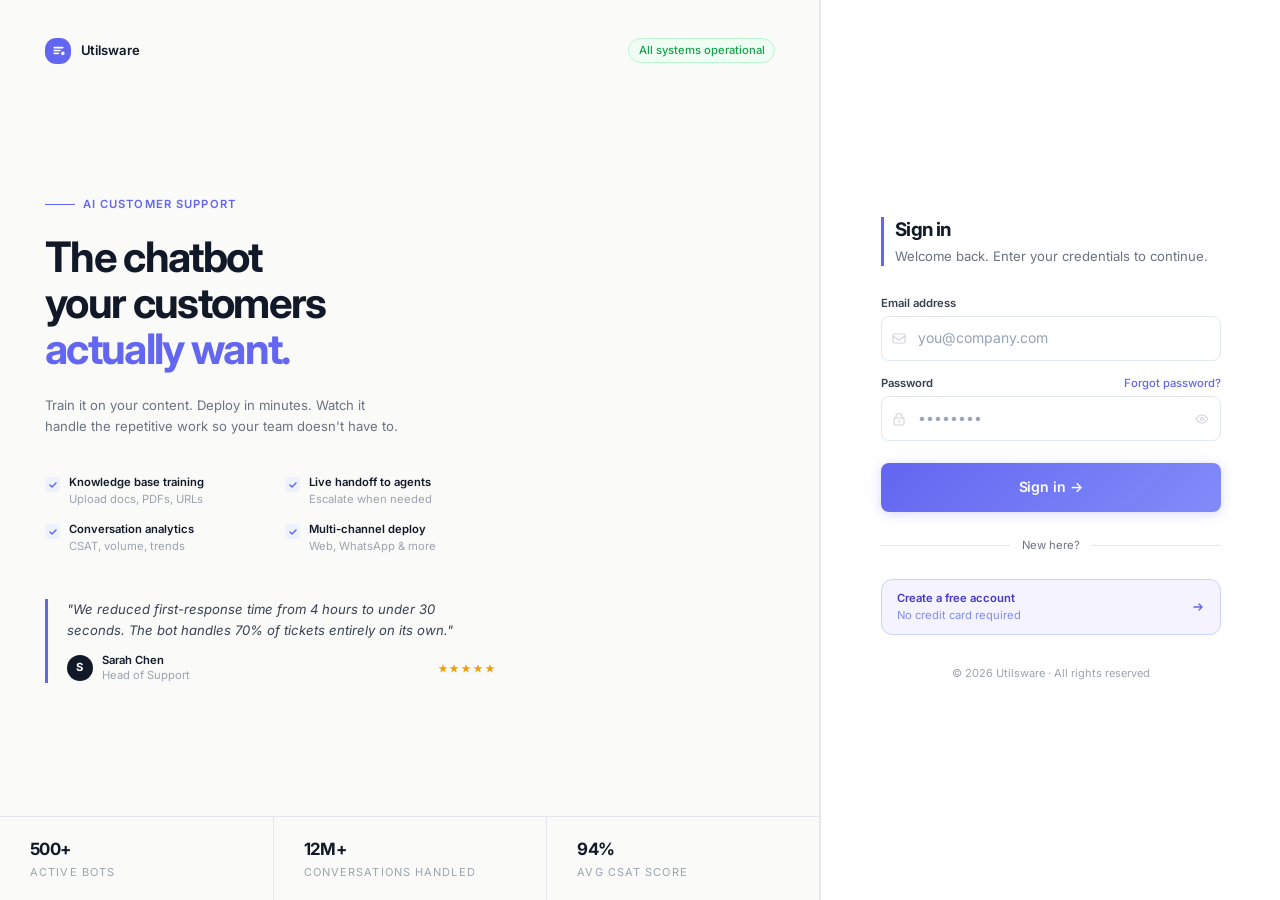
==== index.html @ 03eb7c05 "deploy: shridhar-tl/zumbot@3af3d4a745f47b0e5fd047f00fd0d8270fc541dd" ====
<!doctype html>
<html lang="en">
    <head>
        <meta charset="UTF-8" />
        <link rel="icon" type="image/png" href="/favicon.png" />
        <meta name="viewport" content="width=device-width, initial-scale=1.0" />
        <link rel="preconnect" href="https://fonts.googleapis.com" />
        <link rel="preconnect" href="https://fonts.gstatic.com" crossorigin />
        <link
            href="https://fonts.googleapis.com/css2?family=DM+Sans:ital,opsz,wght@0,9..40,100..1000;1,9..40,100..1000&display=swap"
            rel="stylesheet"
        />
        <link href="https://fonts.googleapis.com/css2?family=Public+Sans:ital,wght@0,100..900;1,100..900&display=swap" rel="stylesheet" />
        <link
            href="https://fonts.googleapis.com/css2?family=Inter:ital,opsz,wght@0,14..32,100..900;1,14..32,100..900&family=Public+Sans:ital,wght@0,100..900;1,100..900&display=swap"
            rel="stylesheet"
        />
        <title>Zumbot - [Utilsware]</title>
      <script type="module" crossorigin src="/assets/index-pMiBcYlo.js"></script>
      <link rel="modulepreload" crossorigin href="/assets/jsx-runtime-DRrq1xlQ.js">
      <link rel="modulepreload" crossorigin href="/assets/modulepreload-polyfill-Dezn_h7o.js">
      <link rel="modulepreload" crossorigin href="/assets/preload-helper-CCPaZEDB.js">
      <link rel="modulepreload" crossorigin href="/assets/eui-base-OMyKa-Xj.js">
      <link rel="modulepreload" crossorigin href="/assets/warn-manager-missing-Dbwxir1Y-D2FPQMHr.js">
      <link rel="modulepreload" crossorigin href="/assets/react-dom-B-7Pq8LF.js">
      <link rel="modulepreload" crossorigin href="/assets/snackbar-7rNtgDAW-d5pj5V_u.js">
      <link rel="modulepreload" crossorigin href="/assets/auth-_vvnec5_.js">
      <link rel="modulepreload" crossorigin href="/assets/client-DUGrS7ob.js">
      <link rel="modulepreload" crossorigin href="/assets/chunk-6CSD65Y2-OBRZUOP5.js">
      <link rel="modulepreload" crossorigin href="/assets/loader-DIQnsTA7.js">
      <link rel="modulepreload" crossorigin href="/assets/AlertSnackbar-C0TlL14t.js">
      <link rel="modulepreload" crossorigin href="/assets/getLandingPath-C69Y2Cm-.js">
      <link rel="modulepreload" crossorigin href="/assets/useDarkMode-DMB8esJI.js">
      <link rel="modulepreload" crossorigin href="/assets/env-CurzsVqu.js">
      <link rel="modulepreload" crossorigin href="/assets/ajax-B02rIWpk.js">
      <link rel="modulepreload" crossorigin href="/assets/livechat-Db_NqauZ.js">
      <link rel="modulepreload" crossorigin href="/assets/bot-B5bNnMrd.js">
      <link rel="modulepreload" crossorigin href="/assets/organization-C2KyxmtJ.js">
      <link rel="modulepreload" crossorigin href="/assets/usePermission-q66pggXa.js">
      <link rel="stylesheet" crossorigin href="/assets/eui-base-C7Lw126J.css">
      <link rel="stylesheet" crossorigin href="/assets/snackbar-7rNtgDAW-BO6znsBx.css">
      <link rel="stylesheet" crossorigin href="/assets/index-DlBZd_vO.css">
    </head>
    <body class="theme-indigo">
        <div id="root"></div>
    </body>
</html>
---- assets/eui-base-C7Lw126J.css ----
:root{--eui-bg:#fff;--eui-bg-subtle:#f9fafb;--eui-bg-hover:#eff6ff;--eui-text:#1f2937;--eui-text-muted:#6b7280;--eui-text-disabled:#9ca3af;--eui-text-on-primary:#fff;--eui-border:#d1d5db;--eui-border-subtle:#e5e7eb;--eui-primary:#3b82f6;--eui-primary-hover:#2563eb;--eui-primary-subtle:#dbeafe;--eui-primary-border:#bfdbfe;--eui-shadow:0 4px 16px 0 #0000001f;--eui-font-family:"Inter", system-ui, -apple-system, sans-serif;--eui-radius-sm:.25rem;--eui-radius-md:.375rem;--eui-control-h-xs:1.625rem;--eui-control-h-sm:1.75rem;--eui-control-h-md:1.9375rem;--eui-control-h-lg:2.1875rem;--eui-control-h-xl:2.375rem}[class*=eui-]{scrollbar-width:thin;scrollbar-color:var(--eui-border) transparent}[class*=eui-]::-webkit-scrollbar{width:6px;height:6px}[class*=eui-]::-webkit-scrollbar-track{background:0 0}[class*=eui-]::-webkit-scrollbar-thumb{background-color:var(--eui-border);border-radius:3px}[class*=eui-]::-webkit-scrollbar-thumb:hover{background-color:var(--eui-text-muted)}[class*=eui-]::-webkit-scrollbar-corner{background:0 0}.eui-visually-hidden{clip:rect(0, 0, 0, 0);white-space:nowrap;border:0;width:1px;height:1px;margin:-1px;padding:0;position:absolute;overflow:hidden}body.mode-dark{--eui-bg:#1f2937;--eui-bg-subtle:#111827;--eui-bg-hover:#1e3a5f;--eui-text:#e5e7eb;--eui-text-muted:#9ca3af;--eui-text-disabled:#6b7280;--eui-text-on-primary:#fff;--eui-border:#4b5563;--eui-border-subtle:#374151;--eui-primary:#2563eb;--eui-primary-hover:#3b82f6;--eui-primary-subtle:#1e3a5f;--eui-primary-border:#1d4ed8;--eui-shadow:0 4px 16px 0 #0006}
---- assets/snackbar-7rNtgDAW-BO6znsBx.css ----
@keyframes snackbar-progress{0%{width:100%}to{width:0%}}@keyframes snackbar-fadeIn{0%{opacity:0}to{opacity:1}}@keyframes snackbar-fadeOut{0%{opacity:1}to{opacity:0}}@keyframes snackbar-slideInDown{0%{transform:translateY(-100%)}to{transform:translateY(0)}}@keyframes snackbar-slideOutUp{0%{transform:translateY(0)}to{transform:translateY(-100%)}}@keyframes snackbar-slideInUp{0%{transform:translateY(100%)}to{transform:translateY(0)}}@keyframes snackbar-slideOutDown{0%{transform:translateY(0)}to{transform:translateY(100%)}}@keyframes snackbar-zoomIn{0%{opacity:0;transform:scale(.75)}to{opacity:1;transform:scale(1)}}@keyframes snackbar-zoomOut{0%{opacity:1;transform:scale(1)}to{opacity:0;transform:scale(.75)}}@keyframes snackbar-bounceIn{0%{opacity:0;transform:translateY(-70%)}60%{opacity:1;transform:translateY(10%)}80%{transform:translateY(-5%)}to{transform:translateY(0)}}@keyframes snackbar-bounceOut{0%{opacity:1;transform:translateY(0)}to{opacity:0;transform:translateY(-70%)}}.eui-snackbar-container{z-index:10200;flex-direction:column;gap:.5rem;display:flex;position:fixed}.eui-snackbar-container.eui-snackbar-top-left{transform-origin:top;align-items:flex-start;top:1rem;left:1rem}.eui-snackbar-container.eui-snackbar-top-center{transform-origin:top;align-items:center;margin-left:auto;margin-right:auto;top:1rem;left:0;right:0}.eui-snackbar-container.eui-snackbar-top-right{transform-origin:top;align-items:flex-end;top:1rem;right:1rem}.eui-snackbar-container.eui-snackbar-bottom-left{transform-origin:bottom;align-items:flex-start;bottom:1rem;left:1rem}.eui-snackbar-container.eui-snackbar-bottom-center{transform-origin:bottom;align-items:center;margin-left:auto;margin-right:auto;bottom:1rem;left:0;right:0}.eui-snackbar-container.eui-snackbar-bottom-right{transform-origin:bottom;align-items:flex-end;bottom:1rem;right:1rem}.eui-snackbar-t-info{--sb-accent:var(--eui-primary);--sb-accent-strong:var(--eui-primary-hover);--sb-tint:var(--eui-primary-subtle);--sb-on-solid:var(--eui-text-on-primary);--sb-grad-from:var(--eui-primary-hover);--sb-grad-to:var(--eui-primary)}.eui-snackbar-t-success{--sb-accent:#22c55e;--sb-accent-strong:#16a34a;--sb-tint:#ecfdf5;--sb-on-solid:#fff;--sb-grad-from:#16a34a;--sb-grad-to:#4ade80}.eui-snackbar-t-warning{--sb-accent:#f59e0b;--sb-accent-strong:#d97706;--sb-tint:#fffbeb;--sb-on-solid:#fff;--sb-grad-from:#d97706;--sb-grad-to:#fbbf24}.eui-snackbar-t-error{--sb-accent:#ef4444;--sb-accent-strong:#dc2626;--sb-tint:#fef2f2;--sb-on-solid:#fff;--sb-grad-from:#dc2626;--sb-grad-to:#f87171}body.mode-dark .eui-snackbar-t-success{--sb-tint:#22c55e29}body.mode-dark .eui-snackbar-t-warning{--sb-tint:#f59e0b29}body.mode-dark .eui-snackbar-t-error{--sb-tint:#ef444429}.eui-snackbar{border-radius:var(--eui-radius-md);cursor:pointer;max-width:24rem;padding:1rem;transition:all .3s;animation-fill-mode:forwards;position:relative;overflow:hidden;box-shadow:0 4px 12px #0003}.eui-snackbar.eui-snackbar-v-gradient{background:linear-gradient(135deg, var(--sb-grad-from), var(--sb-grad-to));color:var(--sb-on-solid);box-shadow:0 10px 28px -8px color-mix(in srgb, var(--sb-accent) 60%, transparent)}.eui-snackbar.eui-snackbar-v-gradient .eui-snackbar-message{color:color-mix(in srgb, var(--sb-on-solid) 90%, transparent)}.eui-snackbar.eui-snackbar-v-solid{background-color:var(--sb-accent);color:var(--sb-on-solid);box-shadow:0 8px 24px -6px color-mix(in srgb, var(--sb-accent) 55%, transparent)}.eui-snackbar.eui-snackbar-v-solid .eui-snackbar-message{color:color-mix(in srgb, var(--sb-on-solid) 90%, transparent)}.eui-snackbar.eui-snackbar-v-soft{background-color:var(--eui-bg);background-image:linear-gradient(var(--sb-tint), var(--sb-tint));color:var(--eui-text);border:1px solid color-mix(in srgb, var(--sb-accent) 30%, transparent)}.eui-snackbar.eui-snackbar-v-soft .eui-snackbar-icon{color:var(--sb-accent)}.eui-snackbar.eui-snackbar-v-soft .eui-snackbar-title{color:color-mix(in srgb, var(--sb-accent-strong) 80%, var(--eui-text))}.eui-snackbar.eui-snackbar-v-soft .eui-snackbar-message{color:var(--eui-text)}.eui-snackbar.eui-snackbar-v-outlined{background-color:var(--eui-bg);color:var(--eui-text);border:1.5px solid var(--sb-accent);box-shadow:0 6px 18px -8px #00000040}.eui-snackbar.eui-snackbar-v-outlined .eui-snackbar-icon{color:var(--sb-accent)}.eui-snackbar.eui-snackbar-v-outlined .eui-snackbar-message{color:var(--eui-text-muted)}.eui-snackbar.eui-snackbar-v-minimal{background-color:var(--eui-bg);color:var(--eui-text);border:1px solid var(--eui-border-subtle);border-left:3px solid var(--sb-accent);box-shadow:0 4px 14px -6px #00000038}.eui-snackbar.eui-snackbar-v-minimal .eui-snackbar-icon{color:var(--sb-accent)}.eui-snackbar.eui-snackbar-v-minimal .eui-snackbar-message{color:var(--eui-text)}.eui-snackbar.eui-snackbar-v-glass{background-color:color-mix(in srgb, var(--eui-bg) 70%, transparent);-webkit-backdrop-filter:blur(14px)saturate(160%);color:var(--eui-text);border:1px solid color-mix(in srgb, var(--eui-text) 12%, transparent);box-shadow:0 10px 32px -10px #00000059}.eui-snackbar.eui-snackbar-v-glass .eui-snackbar-icon{color:var(--sb-accent)}.eui-snackbar.eui-snackbar-v-glass .eui-snackbar-message{color:var(--eui-text-muted)}.eui-snackbar.eui-snackbar-v-accent{background-color:var(--eui-bg);color:var(--eui-text);border:1px solid var(--eui-border-subtle);border-top:3px solid var(--sb-accent);box-shadow:0 6px 18px -8px #00000040}.eui-snackbar.eui-snackbar-v-accent .eui-snackbar-icon{color:var(--sb-accent)}.eui-snackbar.eui-snackbar-v-accent .eui-snackbar-message{color:var(--eui-text-muted)}.eui-snackbar.eui-snackbar-v-pill{background-color:var(--sb-accent);color:var(--sb-on-solid);box-shadow:0 8px 24px -8px color-mix(in srgb, var(--sb-accent) 55%, transparent);border-radius:999px}.eui-snackbar.eui-snackbar-v-pill .eui-snackbar-message{color:var(--sb-on-solid)}.eui-snackbar.eui-snackbar-anim-fade-enter{animation:.3s forwards snackbar-fadeIn}.eui-snackbar.eui-snackbar-anim-fade-exit{animation:.3s forwards snackbar-fadeOut}.eui-snackbar.eui-snackbar-anim-slide-top-enter{animation:.3s forwards snackbar-slideInDown}.eui-snackbar.eui-snackbar-anim-slide-top-exit{animation:.3s forwards snackbar-slideOutUp}.eui-snackbar.eui-snackbar-anim-slide-bottom-enter{animation:.3s forwards snackbar-slideInUp}.eui-snackbar.eui-snackbar-anim-slide-bottom-exit{animation:.3s forwards snackbar-slideOutDown}.eui-snackbar.eui-snackbar-anim-zoom-enter{animation:.3s forwards snackbar-zoomIn}.eui-snackbar.eui-snackbar-anim-zoom-exit{animation:.3s forwards snackbar-zoomOut}.eui-snackbar.eui-snackbar-anim-bounce-enter{animation:.5s forwards snackbar-bounceIn}.eui-snackbar.eui-snackbar-anim-bounce-exit{animation:.3s forwards snackbar-bounceOut}.eui-snackbar-body{align-items:flex-start;display:flex}.eui-snackbar-icon{flex-shrink:0;margin-top:.25rem;margin-right:.75rem}.eui-snackbar-icon svg{width:1.5rem;height:1.5rem}.eui-snackbar-content{flex:1;min-width:0}.eui-snackbar-title{margin-bottom:.25rem;font-size:1.125rem;font-weight:700;line-height:1.3}.eui-snackbar-message{-webkit-line-clamp:4;-webkit-box-orient:vertical;font-size:.875rem;line-height:1.5;display:-webkit-box;overflow:hidden}.eui-snackbar-close{appearance:none;font-family:inherit;font-size:inherit;line-height:inherit;color:inherit;cursor:pointer;background:0 0;border:none;margin:0;padding:0;transition:background-color .15s,color .15s,border-color .15s}.eui-snackbar-close:focus{outline:none}.eui-snackbar-close:focus-visible{outline-offset:2px;outline:2px solid}.eui-snackbar-close:disabled{cursor:not-allowed}.eui-snackbar-close{color:inherit;flex-shrink:0;justify-content:center;align-items:center;margin-left:.5rem;display:flex}.eui-snackbar-close svg{fill:currentColor;width:1rem;height:1rem}.eui-snackbar-progress{height:4px;position:absolute;bottom:0;left:0;right:0}.eui-snackbar-progress-bar{opacity:.5;width:100%;height:100%;animation-name:snackbar-progress;animation-timing-function:linear;animation-iteration-count:1;animation-fill-mode:forwards}.eui-snackbar-progress-bar.eui-snackbar-progress-bar-paused{animation-play-state:paused}.eui-snackbar-t-info .eui-snackbar-progress-bar,.eui-snackbar-t-success .eui-snackbar-progress-bar,.eui-snackbar-t-warning .eui-snackbar-progress-bar,.eui-snackbar-t-error .eui-snackbar-progress-bar{background-color:var(--sb-accent);opacity:.7}.eui-snackbar-v-solid .eui-snackbar-progress-bar,.eui-snackbar-v-pill .eui-snackbar-progress-bar,.eui-snackbar-v-gradient .eui-snackbar-progress-bar{background-color:var(--sb-on-solid);opacity:.5}.eui-snackbar-v-minimal,.eui-snackbar-v-pill{max-width:28rem}.eui-snackbar-v-minimal .eui-snackbar-body,.eui-snackbar-v-pill .eui-snackbar-body{align-items:center}.eui-snackbar-v-minimal .eui-snackbar-icon,.eui-snackbar-v-pill .eui-snackbar-icon{margin-top:0}.eui-snackbar-v-minimal .eui-snackbar-icon svg,.eui-snackbar-v-pill .eui-snackbar-icon svg{width:1.25rem;height:1.25rem}.eui-snackbar-v-minimal .eui-snackbar-message,.eui-snackbar-v-pill .eui-snackbar-message{-webkit-line-clamp:2;font-weight:500}.eui-snackbar-v-minimal .eui-snackbar-close,.eui-snackbar-v-pill .eui-snackbar-close{margin-top:0}.eui-snackbar-v-pill .eui-snackbar-icon{margin-right:.5rem}.eui-snackbar-size-sm{border-radius:var(--eui-radius-sm);max-width:22rem;padding:.5rem .75rem}.eui-snackbar-size-sm .eui-snackbar-icon{margin-top:.125rem;margin-right:.5rem}.eui-snackbar-size-sm .eui-snackbar-icon svg{width:1.125rem;height:1.125rem}.eui-snackbar-size-sm .eui-snackbar-title{margin-bottom:.0625rem;font-size:.875rem}.eui-snackbar-size-sm .eui-snackbar-message{-webkit-line-clamp:3;font-size:.75rem;line-height:1.4}.eui-snackbar-size-sm .eui-snackbar-close svg{width:.875rem;height:.875rem}.eui-snackbar-size-sm .eui-snackbar-progress{height:3px}.eui-snackbar-size-sm.eui-snackbar-v-minimal,.eui-snackbar-size-sm.eui-snackbar-v-pill{padding:.375rem .75rem}.eui-snackbar-size-sm.eui-snackbar-v-minimal .eui-snackbar-icon,.eui-snackbar-size-sm.eui-snackbar-v-pill .eui-snackbar-icon{margin-top:0}.eui-snackbar-size-sm.eui-snackbar-v-minimal .eui-snackbar-icon svg,.eui-snackbar-size-sm.eui-snackbar-v-pill .eui-snackbar-icon svg{width:1rem;height:1rem}.eui-snackbar-size-lg{max-width:28rem;padding:1.25rem 1.375rem}.eui-snackbar-size-lg .eui-snackbar-icon svg{width:1.75rem;height:1.75rem}.eui-snackbar-size-lg .eui-snackbar-title{font-size:1.25rem}.eui-snackbar-size-lg .eui-snackbar-message{font-size:.9375rem}.eui-snackbar-size-lg .eui-snackbar-close svg{width:1.125rem;height:1.125rem}@media (prefers-reduced-motion:reduce){.eui-snackbar.eui-snackbar-anim-fade-enter,.eui-snackbar.eui-snackbar-anim-fade-exit,.eui-snackbar.eui-snackbar-anim-slide-top-enter,.eui-snackbar.eui-snackbar-anim-slide-top-exit,.eui-snackbar.eui-snackbar-anim-slide-bottom-enter,.eui-snackbar.eui-snackbar-anim-slide-bottom-exit,.eui-snackbar.eui-snackbar-anim-zoom-enter,.eui-snackbar.eui-snackbar-anim-zoom-exit,.eui-snackbar.eui-snackbar-anim-bounce-enter,.eui-snackbar.eui-snackbar-anim-bounce-exit{animation:none}}@media (width<=767px){.eui-snackbar-container.eui-snackbar-top-left,.eui-snackbar-container.eui-snackbar-top-center,.eui-snackbar-container.eui-snackbar-top-right{top:env(safe-area-inset-top,.5rem);align-items:stretch;margin-left:0;margin-right:0;left:.5rem!important;right:.5rem!important}.eui-snackbar-container.eui-snackbar-bottom-left,.eui-snackbar-container.eui-snackbar-bottom-center,.eui-snackbar-container.eui-snackbar-bottom-right{bottom:env(safe-area-inset-bottom,.5rem);align-items:stretch;margin-left:0;margin-right:0;left:.5rem!important;right:.5rem!important}.eui-snackbar{border-radius:14px;width:100%;max-width:100%;padding:1rem 1.125rem;box-shadow:0 8px 28px #00000047}.eui-snackbar-v-pill{border-radius:999px}.eui-snackbar-size-sm{padding:.625rem .875rem}.eui-snackbar-icon{margin-right:.875rem}.eui-snackbar-icon svg{width:1.625rem;height:1.625rem}.eui-snackbar-title{margin-bottom:.25rem;font-size:1rem}.eui-snackbar-message{font-size:.9375rem;line-height:1.5}.eui-snackbar-close{border-radius:50%;width:32px;height:32px;margin-left:.625rem}.eui-snackbar-close svg{width:1.125rem;height:1.125rem}.eui-snackbar-progress{height:3px}}
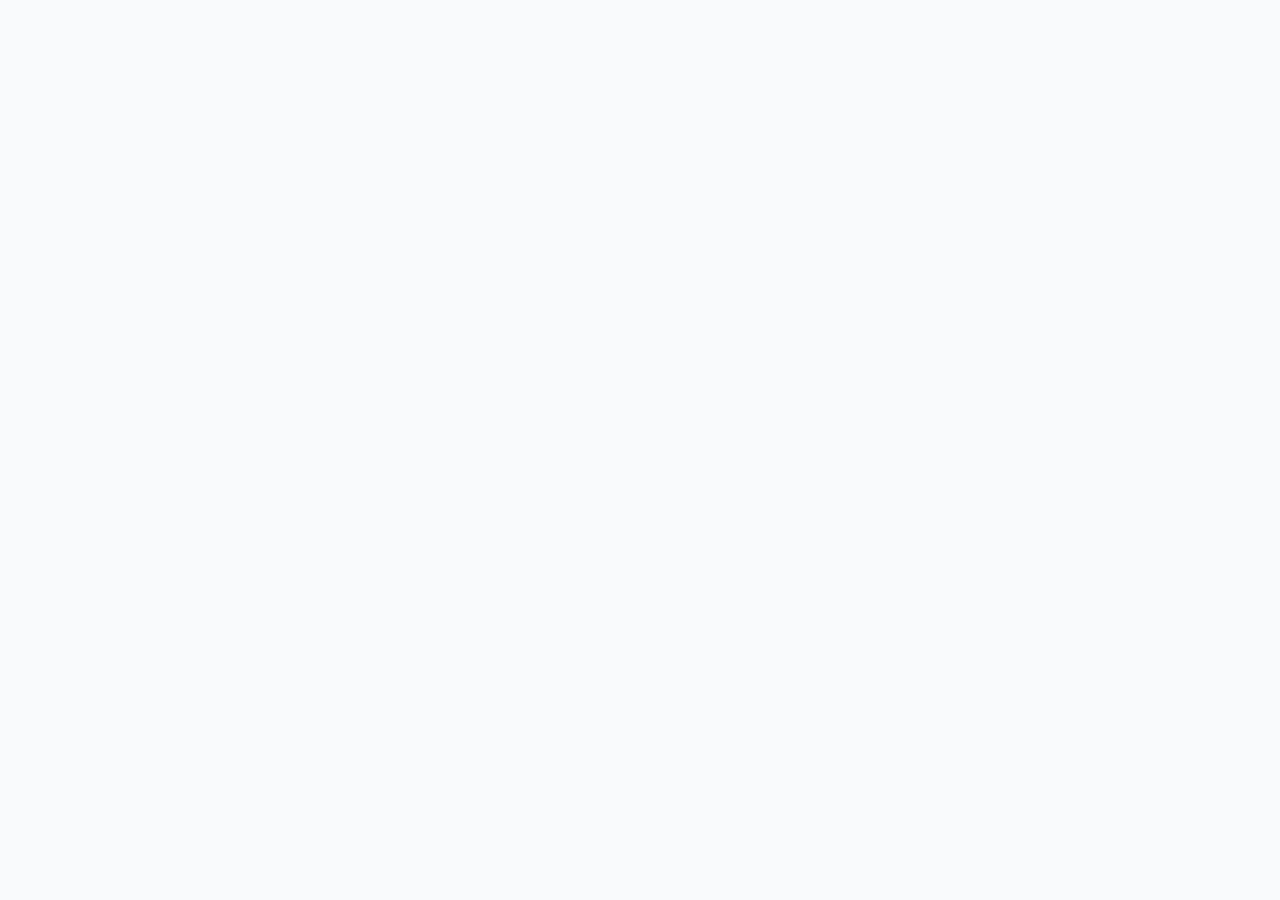
==== commit 9a2702c3: "deploy: shridhar-tl/zumbot@ae0ec5c74ca4dcdd2ac173702fa3fe552bef3f8f" ====
--- a/index.html
+++ b/index.html
@@ -16,30 +16,30 @@
             rel="stylesheet"
         />
         <title>Zumbot - [Utilsware]</title>
-      <script type="module" crossorigin src="/assets/index-pMiBcYlo.js"></script>
-      <link rel="modulepreload" crossorigin href="/assets/jsx-runtime-DRrq1xlQ.js">
-      <link rel="modulepreload" crossorigin href="/assets/modulepreload-polyfill-Dezn_h7o.js">
-      <link rel="modulepreload" crossorigin href="/assets/preload-helper-CCPaZEDB.js">
-      <link rel="modulepreload" crossorigin href="/assets/eui-base-OMyKa-Xj.js">
-      <link rel="modulepreload" crossorigin href="/assets/warn-manager-missing-Dbwxir1Y-D2FPQMHr.js">
-      <link rel="modulepreload" crossorigin href="/assets/react-dom-B-7Pq8LF.js">
-      <link rel="modulepreload" crossorigin href="/assets/snackbar-7rNtgDAW-d5pj5V_u.js">
-      <link rel="modulepreload" crossorigin href="/assets/auth-_vvnec5_.js">
-      <link rel="modulepreload" crossorigin href="/assets/client-DUGrS7ob.js">
-      <link rel="modulepreload" crossorigin href="/assets/chunk-6CSD65Y2-OBRZUOP5.js">
-      <link rel="modulepreload" crossorigin href="/assets/loader-DIQnsTA7.js">
-      <link rel="modulepreload" crossorigin href="/assets/AlertSnackbar-C0TlL14t.js">
+      <script type="module" crossorigin src="/assets/index-Dc06FbpI.js"></script>
+      <link rel="modulepreload" crossorigin href="/assets/rolldown-runtime-pP25SEvz.js">
+      <link rel="modulepreload" crossorigin href="/assets/modulepreload-polyfill-P2Xu9kJm.js">
+      <link rel="modulepreload" crossorigin href="/assets/jsx-runtime-ChORm44H.js">
+      <link rel="modulepreload" crossorigin href="/assets/react-dom-DhMY2cgr.js">
+      <link rel="modulepreload" crossorigin href="/assets/client-C0iMqsKC.js">
+      <link rel="modulepreload" crossorigin href="/assets/eui-base-DJmipwHa.js">
+      <link rel="modulepreload" crossorigin href="/assets/warn-manager-missing-DTcoqkkM-D2FPQMHr.js">
+      <link rel="modulepreload" crossorigin href="/assets/snackbar-C5YveD9R-CdG2soKR.js">
+      <link rel="modulepreload" crossorigin href="/assets/chunk-6KYCQHYJ-DttAAJas.js">
+      <link rel="modulepreload" crossorigin href="/assets/loader-D2OYs_Ro.js">
+      <link rel="modulepreload" crossorigin href="/assets/auth-BjZUIrvG.js">
+      <link rel="modulepreload" crossorigin href="/assets/bot-0kVqPOQO.js">
+      <link rel="modulepreload" crossorigin href="/assets/usePermission-BRG7k7m9.js">
       <link rel="modulepreload" crossorigin href="/assets/getLandingPath-C69Y2Cm-.js">
-      <link rel="modulepreload" crossorigin href="/assets/useDarkMode-DMB8esJI.js">
-      <link rel="modulepreload" crossorigin href="/assets/env-CurzsVqu.js">
-      <link rel="modulepreload" crossorigin href="/assets/ajax-B02rIWpk.js">
-      <link rel="modulepreload" crossorigin href="/assets/livechat-Db_NqauZ.js">
-      <link rel="modulepreload" crossorigin href="/assets/bot-B5bNnMrd.js">
-      <link rel="modulepreload" crossorigin href="/assets/organization-C2KyxmtJ.js">
-      <link rel="modulepreload" crossorigin href="/assets/usePermission-q66pggXa.js">
+      <link rel="modulepreload" crossorigin href="/assets/env-C04xucR2.js">
+      <link rel="modulepreload" crossorigin href="/assets/ajax-Djg574K9.js">
+      <link rel="modulepreload" crossorigin href="/assets/livechat-4lyZYkPx.js">
+      <link rel="modulepreload" crossorigin href="/assets/organization-CEMDKEcd.js">
+      <link rel="modulepreload" crossorigin href="/assets/AlertSnackbar-CKkn8QSv.js">
+      <link rel="modulepreload" crossorigin href="/assets/useDarkMode-C3_Eg_36.js">
       <link rel="stylesheet" crossorigin href="/assets/eui-base-C7Lw126J.css">
-      <link rel="stylesheet" crossorigin href="/assets/snackbar-7rNtgDAW-BO6znsBx.css">
-      <link rel="stylesheet" crossorigin href="/assets/index-DlBZd_vO.css">
+      <link rel="stylesheet" crossorigin href="/assets/snackbar-C5YveD9R-BO6znsBx.css">
+      <link rel="stylesheet" crossorigin href="/assets/index-ryZKgEl-.css">
     </head>
     <body class="theme-indigo">
         <div id="root"></div>
--- a/assets/snackbar-C5YveD9R-BO6znsBx.css
+++ b/assets/snackbar-C5YveD9R-BO6znsBx.css
@@ -0,0 +1 @@
+@keyframes snackbar-progress{0%{width:100%}to{width:0%}}@keyframes snackbar-fadeIn{0%{opacity:0}to{opacity:1}}@keyframes snackbar-fadeOut{0%{opacity:1}to{opacity:0}}@keyframes snackbar-slideInDown{0%{transform:translateY(-100%)}to{transform:translateY(0)}}@keyframes snackbar-slideOutUp{0%{transform:translateY(0)}to{transform:translateY(-100%)}}@keyframes snackbar-slideInUp{0%{transform:translateY(100%)}to{transform:translateY(0)}}@keyframes snackbar-slideOutDown{0%{transform:translateY(0)}to{transform:translateY(100%)}}@keyframes snackbar-zoomIn{0%{opacity:0;transform:scale(.75)}to{opacity:1;transform:scale(1)}}@keyframes snackbar-zoomOut{0%{opacity:1;transform:scale(1)}to{opacity:0;transform:scale(.75)}}@keyframes snackbar-bounceIn{0%{opacity:0;transform:translateY(-70%)}60%{opacity:1;transform:translateY(10%)}80%{transform:translateY(-5%)}to{transform:translateY(0)}}@keyframes snackbar-bounceOut{0%{opacity:1;transform:translateY(0)}to{opacity:0;transform:translateY(-70%)}}.eui-snackbar-container{z-index:10200;flex-direction:column;gap:.5rem;display:flex;position:fixed}.eui-snackbar-container.eui-snackbar-top-left{transform-origin:top;align-items:flex-start;top:1rem;left:1rem}.eui-snackbar-container.eui-snackbar-top-center{transform-origin:top;align-items:center;margin-left:auto;margin-right:auto;top:1rem;left:0;right:0}.eui-snackbar-container.eui-snackbar-top-right{transform-origin:top;align-items:flex-end;top:1rem;right:1rem}.eui-snackbar-container.eui-snackbar-bottom-left{transform-origin:bottom;align-items:flex-start;bottom:1rem;left:1rem}.eui-snackbar-container.eui-snackbar-bottom-center{transform-origin:bottom;align-items:center;margin-left:auto;margin-right:auto;bottom:1rem;left:0;right:0}.eui-snackbar-container.eui-snackbar-bottom-right{transform-origin:bottom;align-items:flex-end;bottom:1rem;right:1rem}.eui-snackbar-t-info{--sb-accent:var(--eui-primary);--sb-accent-strong:var(--eui-primary-hover);--sb-tint:var(--eui-primary-subtle);--sb-on-solid:var(--eui-text-on-primary);--sb-grad-from:var(--eui-primary-hover);--sb-grad-to:var(--eui-primary)}.eui-snackbar-t-success{--sb-accent:#22c55e;--sb-accent-strong:#16a34a;--sb-tint:#ecfdf5;--sb-on-solid:#fff;--sb-grad-from:#16a34a;--sb-grad-to:#4ade80}.eui-snackbar-t-warning{--sb-accent:#f59e0b;--sb-accent-strong:#d97706;--sb-tint:#fffbeb;--sb-on-solid:#fff;--sb-grad-from:#d97706;--sb-grad-to:#fbbf24}.eui-snackbar-t-error{--sb-accent:#ef4444;--sb-accent-strong:#dc2626;--sb-tint:#fef2f2;--sb-on-solid:#fff;--sb-grad-from:#dc2626;--sb-grad-to:#f87171}body.mode-dark .eui-snackbar-t-success{--sb-tint:#22c55e29}body.mode-dark .eui-snackbar-t-warning{--sb-tint:#f59e0b29}body.mode-dark .eui-snackbar-t-error{--sb-tint:#ef444429}.eui-snackbar{border-radius:var(--eui-radius-md);cursor:pointer;max-width:24rem;padding:1rem;transition:all .3s;animation-fill-mode:forwards;position:relative;overflow:hidden;box-shadow:0 4px 12px #0003}.eui-snackbar.eui-snackbar-v-gradient{background:linear-gradient(135deg, var(--sb-grad-from), var(--sb-grad-to));color:var(--sb-on-solid);box-shadow:0 10px 28px -8px color-mix(in srgb, var(--sb-accent) 60%, transparent)}.eui-snackbar.eui-snackbar-v-gradient .eui-snackbar-message{color:color-mix(in srgb, var(--sb-on-solid) 90%, transparent)}.eui-snackbar.eui-snackbar-v-solid{background-color:var(--sb-accent);color:var(--sb-on-solid);box-shadow:0 8px 24px -6px color-mix(in srgb, var(--sb-accent) 55%, transparent)}.eui-snackbar.eui-snackbar-v-solid .eui-snackbar-message{color:color-mix(in srgb, var(--sb-on-solid) 90%, transparent)}.eui-snackbar.eui-snackbar-v-soft{background-color:var(--eui-bg);background-image:linear-gradient(var(--sb-tint), var(--sb-tint));color:var(--eui-text);border:1px solid color-mix(in srgb, var(--sb-accent) 30%, transparent)}.eui-snackbar.eui-snackbar-v-soft .eui-snackbar-icon{color:var(--sb-accent)}.eui-snackbar.eui-snackbar-v-soft .eui-snackbar-title{color:color-mix(in srgb, var(--sb-accent-strong) 80%, var(--eui-text))}.eui-snackbar.eui-snackbar-v-soft .eui-snackbar-message{color:var(--eui-text)}.eui-snackbar.eui-snackbar-v-outlined{background-color:var(--eui-bg);color:var(--eui-text);border:1.5px solid var(--sb-accent);box-shadow:0 6px 18px -8px #00000040}.eui-snackbar.eui-snackbar-v-outlined .eui-snackbar-icon{color:var(--sb-accent)}.eui-snackbar.eui-snackbar-v-outlined .eui-snackbar-message{color:var(--eui-text-muted)}.eui-snackbar.eui-snackbar-v-minimal{background-color:var(--eui-bg);color:var(--eui-text);border:1px solid var(--eui-border-subtle);border-left:3px solid var(--sb-accent);box-shadow:0 4px 14px -6px #00000038}.eui-snackbar.eui-snackbar-v-minimal .eui-snackbar-icon{color:var(--sb-accent)}.eui-snackbar.eui-snackbar-v-minimal .eui-snackbar-message{color:var(--eui-text)}.eui-snackbar.eui-snackbar-v-glass{background-color:color-mix(in srgb, var(--eui-bg) 70%, transparent);-webkit-backdrop-filter:blur(14px)saturate(160%);color:var(--eui-text);border:1px solid color-mix(in srgb, var(--eui-text) 12%, transparent);box-shadow:0 10px 32px -10px #00000059}.eui-snackbar.eui-snackbar-v-glass .eui-snackbar-icon{color:var(--sb-accent)}.eui-snackbar.eui-snackbar-v-glass .eui-snackbar-message{color:var(--eui-text-muted)}.eui-snackbar.eui-snackbar-v-accent{background-color:var(--eui-bg);color:var(--eui-text);border:1px solid var(--eui-border-subtle);border-top:3px solid var(--sb-accent);box-shadow:0 6px 18px -8px #00000040}.eui-snackbar.eui-snackbar-v-accent .eui-snackbar-icon{color:var(--sb-accent)}.eui-snackbar.eui-snackbar-v-accent .eui-snackbar-message{color:var(--eui-text-muted)}.eui-snackbar.eui-snackbar-v-pill{background-color:var(--sb-accent);color:var(--sb-on-solid);box-shadow:0 8px 24px -8px color-mix(in srgb, var(--sb-accent) 55%, transparent);border-radius:999px}.eui-snackbar.eui-snackbar-v-pill .eui-snackbar-message{color:var(--sb-on-solid)}.eui-snackbar.eui-snackbar-anim-fade-enter{animation:.3s forwards snackbar-fadeIn}.eui-snackbar.eui-snackbar-anim-fade-exit{animation:.3s forwards snackbar-fadeOut}.eui-snackbar.eui-snackbar-anim-slide-top-enter{animation:.3s forwards snackbar-slideInDown}.eui-snackbar.eui-snackbar-anim-slide-top-exit{animation:.3s forwards snackbar-slideOutUp}.eui-snackbar.eui-snackbar-anim-slide-bottom-enter{animation:.3s forwards snackbar-slideInUp}.eui-snackbar.eui-snackbar-anim-slide-bottom-exit{animation:.3s forwards snackbar-slideOutDown}.eui-snackbar.eui-snackbar-anim-zoom-enter{animation:.3s forwards snackbar-zoomIn}.eui-snackbar.eui-snackbar-anim-zoom-exit{animation:.3s forwards snackbar-zoomOut}.eui-snackbar.eui-snackbar-anim-bounce-enter{animation:.5s forwards snackbar-bounceIn}.eui-snackbar.eui-snackbar-anim-bounce-exit{animation:.3s forwards snackbar-bounceOut}.eui-snackbar-body{align-items:flex-start;display:flex}.eui-snackbar-icon{flex-shrink:0;margin-top:.25rem;margin-right:.75rem}.eui-snackbar-icon svg{width:1.5rem;height:1.5rem}.eui-snackbar-content{flex:1;min-width:0}.eui-snackbar-title{margin-bottom:.25rem;font-size:1.125rem;font-weight:700;line-height:1.3}.eui-snackbar-message{-webkit-line-clamp:4;-webkit-box-orient:vertical;font-size:.875rem;line-height:1.5;display:-webkit-box;overflow:hidden}.eui-snackbar-close{appearance:none;font-family:inherit;font-size:inherit;line-height:inherit;color:inherit;cursor:pointer;background:0 0;border:none;margin:0;padding:0;transition:background-color .15s,color .15s,border-color .15s}.eui-snackbar-close:focus{outline:none}.eui-snackbar-close:focus-visible{outline-offset:2px;outline:2px solid}.eui-snackbar-close:disabled{cursor:not-allowed}.eui-snackbar-close{color:inherit;flex-shrink:0;justify-content:center;align-items:center;margin-left:.5rem;display:flex}.eui-snackbar-close svg{fill:currentColor;width:1rem;height:1rem}.eui-snackbar-progress{height:4px;position:absolute;bottom:0;left:0;right:0}.eui-snackbar-progress-bar{opacity:.5;width:100%;height:100%;animation-name:snackbar-progress;animation-timing-function:linear;animation-iteration-count:1;animation-fill-mode:forwards}.eui-snackbar-progress-bar.eui-snackbar-progress-bar-paused{animation-play-state:paused}.eui-snackbar-t-info .eui-snackbar-progress-bar,.eui-snackbar-t-success .eui-snackbar-progress-bar,.eui-snackbar-t-warning .eui-snackbar-progress-bar,.eui-snackbar-t-error .eui-snackbar-progress-bar{background-color:var(--sb-accent);opacity:.7}.eui-snackbar-v-solid .eui-snackbar-progress-bar,.eui-snackbar-v-pill .eui-snackbar-progress-bar,.eui-snackbar-v-gradient .eui-snackbar-progress-bar{background-color:var(--sb-on-solid);opacity:.5}.eui-snackbar-v-minimal,.eui-snackbar-v-pill{max-width:28rem}.eui-snackbar-v-minimal .eui-snackbar-body,.eui-snackbar-v-pill .eui-snackbar-body{align-items:center}.eui-snackbar-v-minimal .eui-snackbar-icon,.eui-snackbar-v-pill .eui-snackbar-icon{margin-top:0}.eui-snackbar-v-minimal .eui-snackbar-icon svg,.eui-snackbar-v-pill .eui-snackbar-icon svg{width:1.25rem;height:1.25rem}.eui-snackbar-v-minimal .eui-snackbar-message,.eui-snackbar-v-pill .eui-snackbar-message{-webkit-line-clamp:2;font-weight:500}.eui-snackbar-v-minimal .eui-snackbar-close,.eui-snackbar-v-pill .eui-snackbar-close{margin-top:0}.eui-snackbar-v-pill .eui-snackbar-icon{margin-right:.5rem}.eui-snackbar-size-sm{border-radius:var(--eui-radius-sm);max-width:22rem;padding:.5rem .75rem}.eui-snackbar-size-sm .eui-snackbar-icon{margin-top:.125rem;margin-right:.5rem}.eui-snackbar-size-sm .eui-snackbar-icon svg{width:1.125rem;height:1.125rem}.eui-snackbar-size-sm .eui-snackbar-title{margin-bottom:.0625rem;font-size:.875rem}.eui-snackbar-size-sm .eui-snackbar-message{-webkit-line-clamp:3;font-size:.75rem;line-height:1.4}.eui-snackbar-size-sm .eui-snackbar-close svg{width:.875rem;height:.875rem}.eui-snackbar-size-sm .eui-snackbar-progress{height:3px}.eui-snackbar-size-sm.eui-snackbar-v-minimal,.eui-snackbar-size-sm.eui-snackbar-v-pill{padding:.375rem .75rem}.eui-snackbar-size-sm.eui-snackbar-v-minimal .eui-snackbar-icon,.eui-snackbar-size-sm.eui-snackbar-v-pill .eui-snackbar-icon{margin-top:0}.eui-snackbar-size-sm.eui-snackbar-v-minimal .eui-snackbar-icon svg,.eui-snackbar-size-sm.eui-snackbar-v-pill .eui-snackbar-icon svg{width:1rem;height:1rem}.eui-snackbar-size-lg{max-width:28rem;padding:1.25rem 1.375rem}.eui-snackbar-size-lg .eui-snackbar-icon svg{width:1.75rem;height:1.75rem}.eui-snackbar-size-lg .eui-snackbar-title{font-size:1.25rem}.eui-snackbar-size-lg .eui-snackbar-message{font-size:.9375rem}.eui-snackbar-size-lg .eui-snackbar-close svg{width:1.125rem;height:1.125rem}@media (prefers-reduced-motion:reduce){.eui-snackbar.eui-snackbar-anim-fade-enter,.eui-snackbar.eui-snackbar-anim-fade-exit,.eui-snackbar.eui-snackbar-anim-slide-top-enter,.eui-snackbar.eui-snackbar-anim-slide-top-exit,.eui-snackbar.eui-snackbar-anim-slide-bottom-enter,.eui-snackbar.eui-snackbar-anim-slide-bottom-exit,.eui-snackbar.eui-snackbar-anim-zoom-enter,.eui-snackbar.eui-snackbar-anim-zoom-exit,.eui-snackbar.eui-snackbar-anim-bounce-enter,.eui-snackbar.eui-snackbar-anim-bounce-exit{animation:none}}@media (width<=767px){.eui-snackbar-container.eui-snackbar-top-left,.eui-snackbar-container.eui-snackbar-top-center,.eui-snackbar-container.eui-snackbar-top-right{top:env(safe-area-inset-top,.5rem);align-items:stretch;margin-left:0;margin-right:0;left:.5rem!important;right:.5rem!important}.eui-snackbar-container.eui-snackbar-bottom-left,.eui-snackbar-container.eui-snackbar-bottom-center,.eui-snackbar-container.eui-snackbar-bottom-right{bottom:env(safe-area-inset-bottom,.5rem);align-items:stretch;margin-left:0;margin-right:0;left:.5rem!important;right:.5rem!important}.eui-snackbar{border-radius:14px;width:100%;max-width:100%;padding:1rem 1.125rem;box-shadow:0 8px 28px #00000047}.eui-snackbar-v-pill{border-radius:999px}.eui-snackbar-size-sm{padding:.625rem .875rem}.eui-snackbar-icon{margin-right:.875rem}.eui-snackbar-icon svg{width:1.625rem;height:1.625rem}.eui-snackbar-title{margin-bottom:.25rem;font-size:1rem}.eui-snackbar-message{font-size:.9375rem;line-height:1.5}.eui-snackbar-close{border-radius:50%;width:32px;height:32px;margin-left:.625rem}.eui-snackbar-close svg{width:1.125rem;height:1.125rem}.eui-snackbar-progress{height:3px}}
